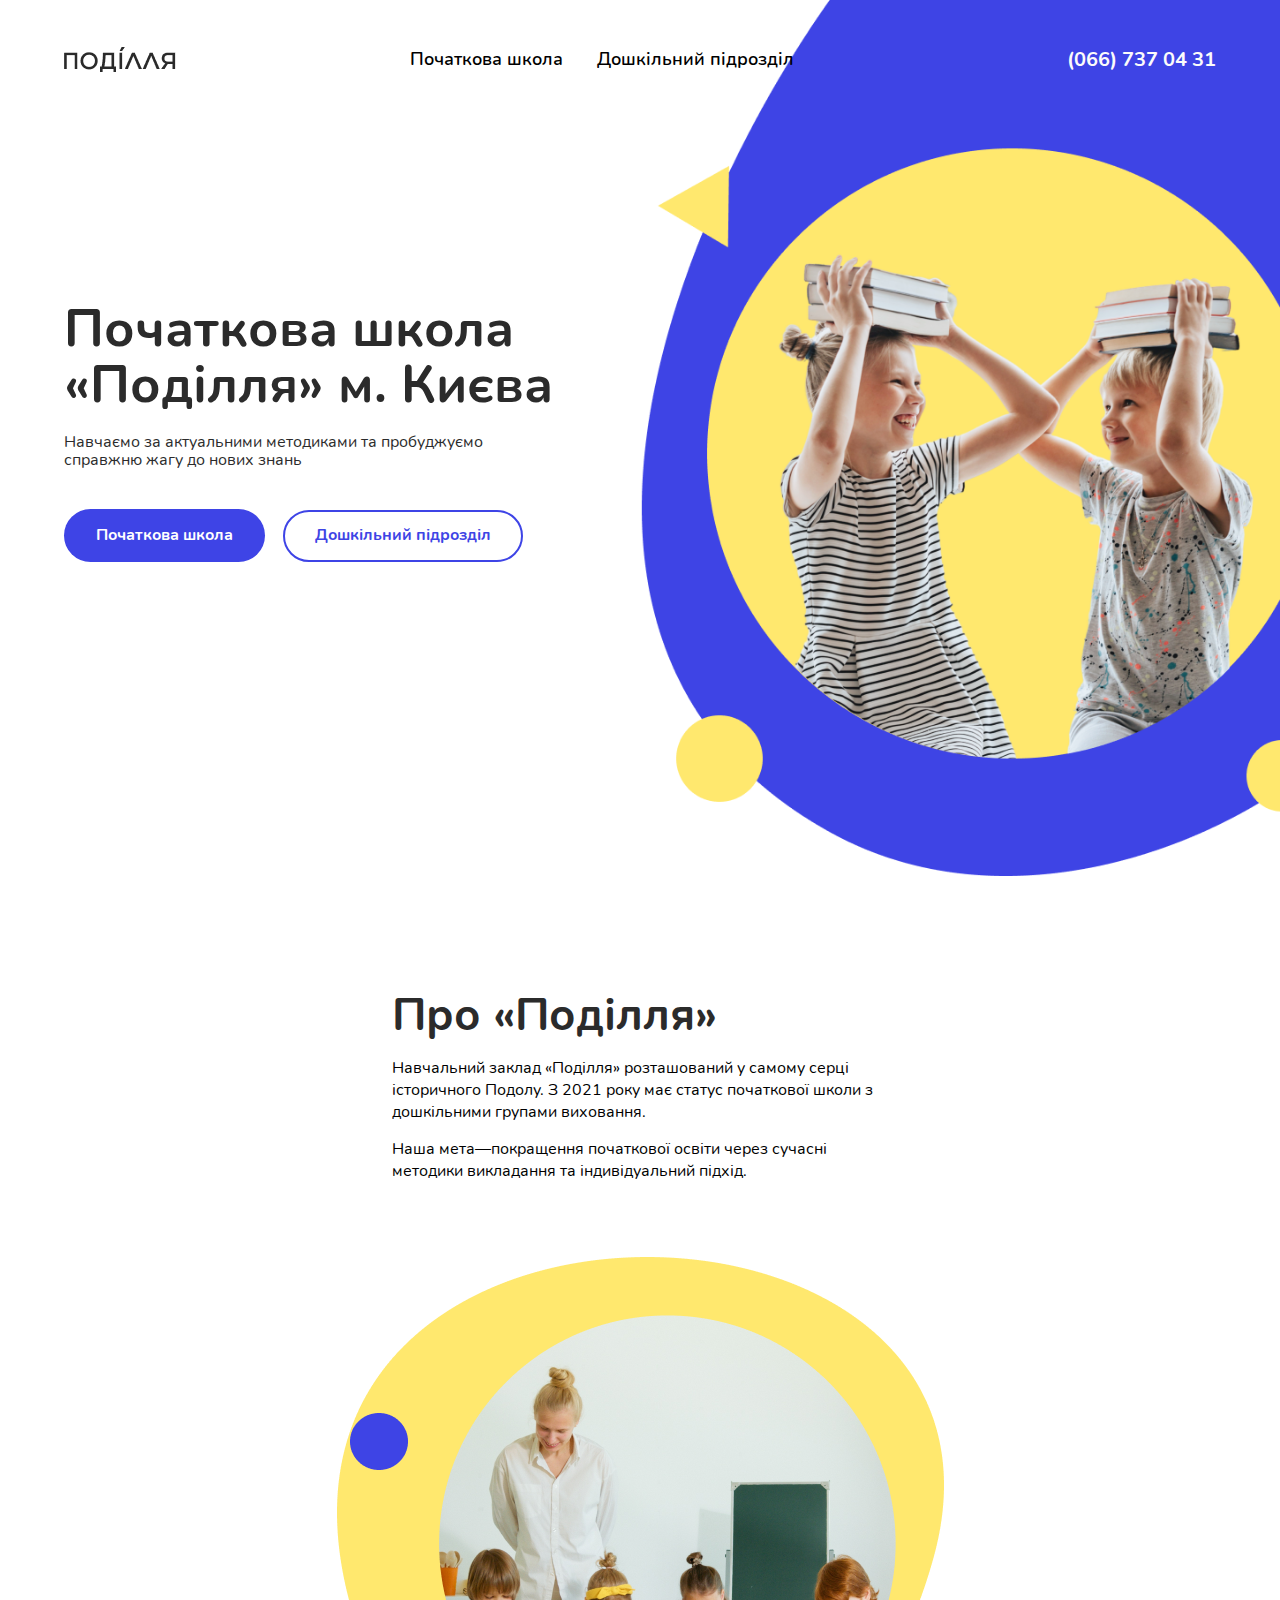
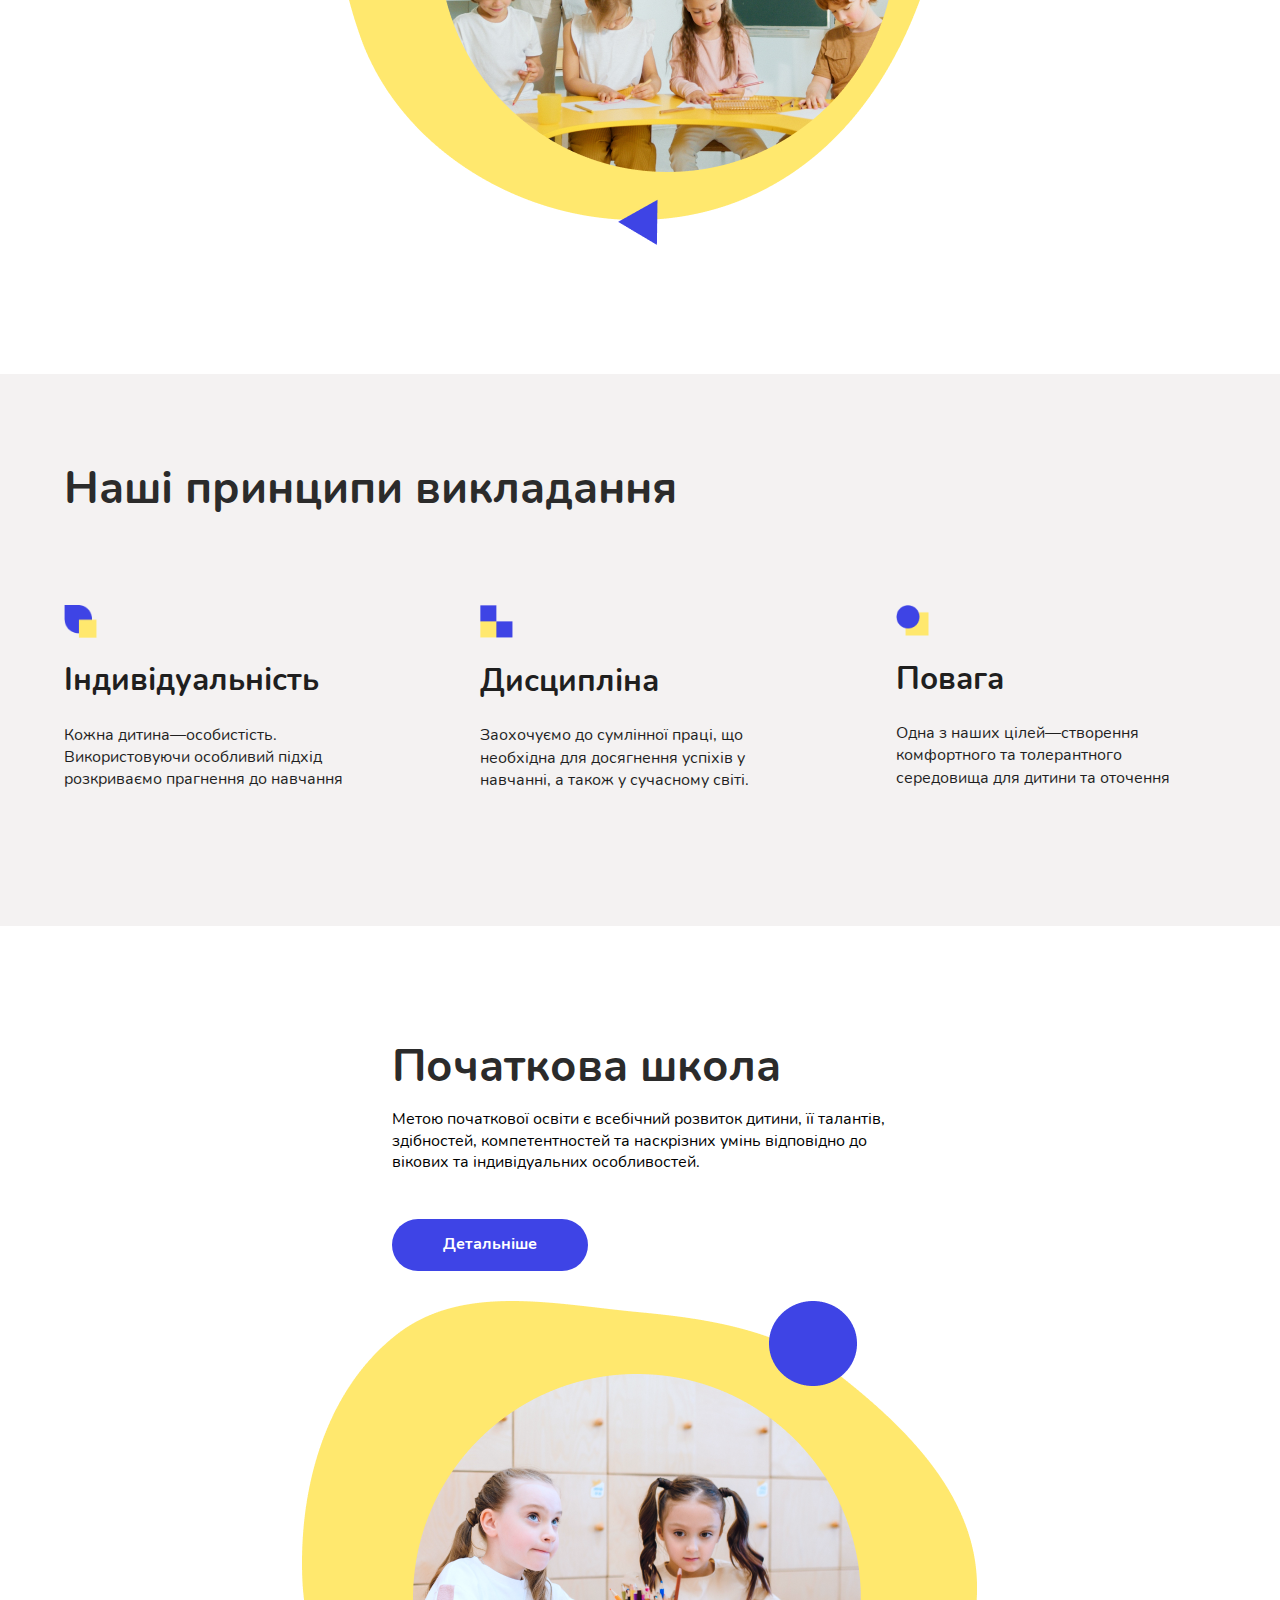
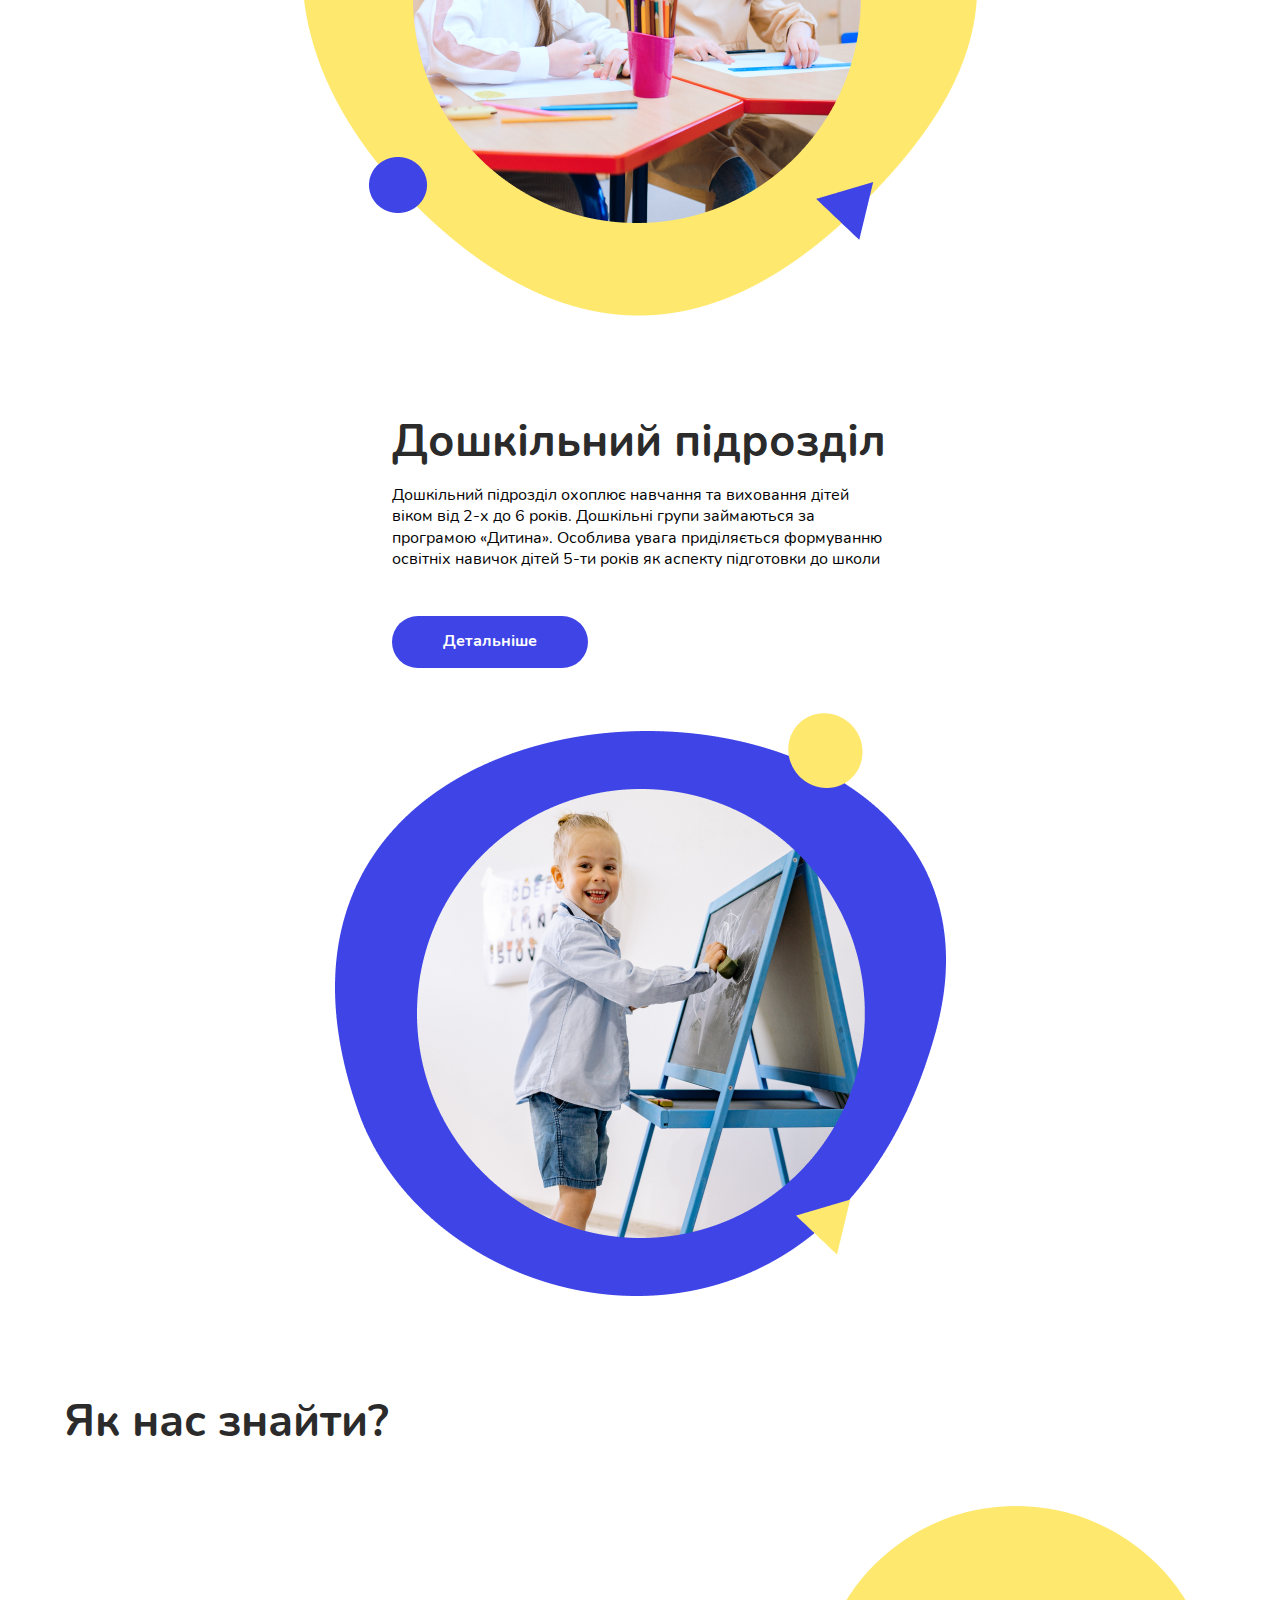
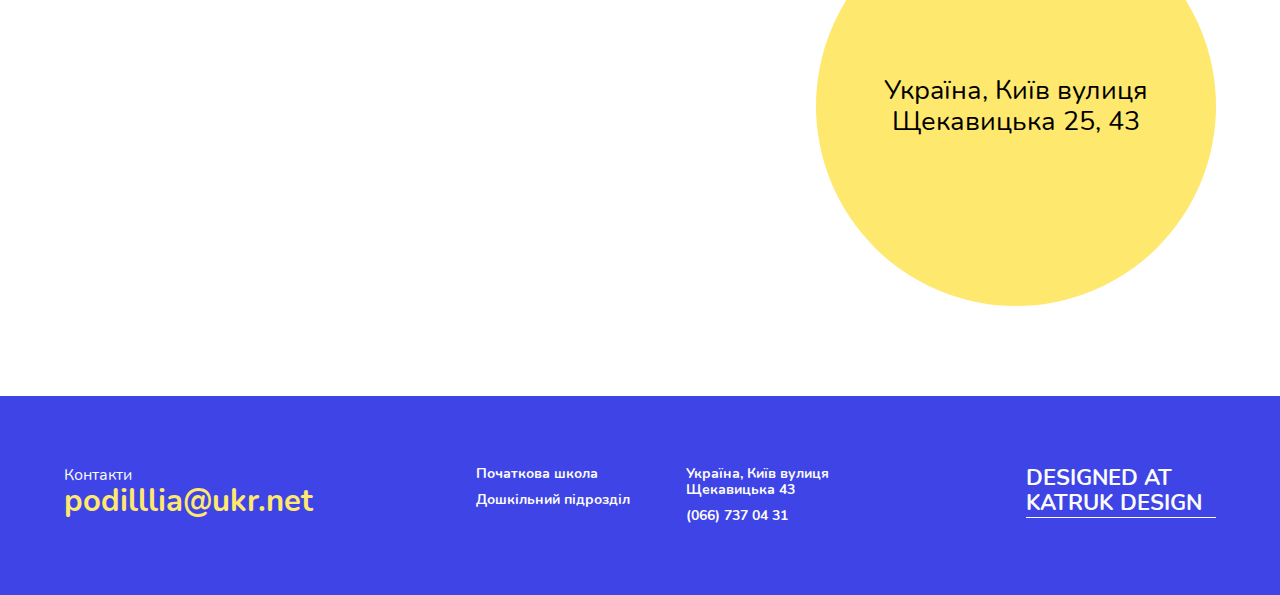
==== index.html @ 5f0b0b2a "2" ====
<!DOCTYPE html>
<html lang="en">
  <head>
    <meta charset="utf-8" />
    <title>School</title>
    <base href="/" />
    <meta name="viewport" content="width=device-width, initial-scale=1" />
    <link rel="icon" type="image/x-icon" href="favicon.ico" />
    <link rel="stylesheet" href="styles.css" />
  </head>
  <body>
    <app-root></app-root>
    <script src="runtime.js" defer></script>
    <script src="polyfills.js" defer></script>
    <script src="vendor.js" defer></script>
    <script src="main.js" defer></script>
  </body>
</html>
---- styles.css ----
@font-face {
  font-family: "Nunito";
  src: url('Nunito-SemiBold.woff2') format("woff2"), url('Nunito-SemiBold.woff') format("woff");
  font-weight: 600;
  font-style: normal;
  font-display: swap;
}
@font-face {
  font-family: "Nunito";
  src: url('Nunito-Regular.woff2') format("woff2"), url('Nunito-Regular.woff') format("woff");
  font-weight: normal;
  font-style: normal;
  font-display: swap;
}
@font-face {
  font-family: "Nunito";
  src: url('Nunito-Bold.woff2') format("woff2"), url('Nunito-Bold.woff') format("woff");
  font-weight: bold;
  font-style: normal;
  font-display: swap;
}
* {
  padding: 0;
  margin: 0;
  border: 0;
}
*,
*:before,
*:after {
  box-sizing: border-box;
}
:focus,
:active {
  outline: none;
}
a:focus,
a:active {
  outline: none;
}
nav,
footer,
header,
aside {
  display: block;
}
html,
body {
  height: 100%;
  font-size: 100%;
  line-height: 1;
  font-size: 16px;
  -ms-text-size-adjust: 100%;
  -moz-text-size-adjust: 100%;
  -webkit-text-size-adjust: 100%;
}
input,
button,
textarea {
  font-family: inherit;
}
input::-ms-clear {
  display: none;
}
button {
  cursor: pointer;
  outline: none;
  border: none;
}
button::-moz-focus-inner {
  -moz-appearance: none;
       appearance: none;
  padding: 0;
  border: 0;
}
a,
a:visited {
  text-decoration: none;
  color: inherit;
}
a:hover {
  text-decoration: none;
}
ul li {
  list-style: none;
}
img {
  vertical-align: top;
}
h1,
h2,
h3,
h4,
h5,
h6 {
  font-size: inherit;
  font-weight: inherit;
}
pre {
  font-style: inherit;
}
a {
  display: inline-block;
}
button {
  cursor: pointer;
}
html {
  font-family: "Nunito";
  font-weight: normal;
  font-style: normal;
  scroll-behavior: smooth;
  font-size: 1vw;
}
body {
  overflow-x: auto;
}
.btn-blue {
  font-weight: bold;
  font-size: max(12px, 1.25rem);
  line-height: 135%;
  background: #3e44e6;
  border-radius: 36px;
  text-align: center;
  min-width: 145px;
  color: white !important;
  transition: 0.3s;
}
.btn-blue:hover {
  color: #1f1f1f !important;
  background-color: #ffe86e;
}
.pd-large {
  padding: max(12px, 1.2rem) max(22px, 4rem);
}
.pd-small {
  padding: max(12px, 1.2rem) max(15px, 2.5rem);
}
.pd-small-hollow {
  padding: max(9.5px, 1.03rem) max(12.5px, 2.33rem);
}
.pd-large-hollow {
  padding: max(9.5px, 1.03rem) max(40px, 4rem);
}
.btn-hollow {
  font-weight: bold;
  font-size: max(12px, 1.25rem);
  line-height: 135%;
  border-radius: 36px;
  border: 2.5px solid #3e44e6;
  color: #3e44e5 !important;
  background-color: white;
  text-align: center;
  min-width: 145px;
  transition: 0.3s;
}
.btn-hollow:hover {
  color: white !important;
  background-color: #3e44e5;
}
.container {
  max-width: 1440px;
  margin: 0 auto;
  padding: 0 max(26px, 5rem);
  width: 100%;
}
#main {
  max-width: 638px;
  width: 60%;
  min-width: 320px;
  margin-top: 20%;
  position: relative;
  z-index: 2;
}
#main h1 {
  font-weight: bold;
  font-size: max(30px, 4.1rem);
  line-height: 105%;
  color: #2b2b2b;
  margin-bottom: 20px;
}
#main p {
  font-size: max(14px, 1.25rem);
  line-height: 115.5%;
  margin-bottom: 40px;
  color: #2b2b2b;
  max-width: 472px;
}
#main .links a:first-of-type {
  margin-right: max(6px, 1.4rem);
  margin-bottom: 20px;
}
section .title {
  font-weight: bold;
  font-size: max(24px, 3.5rem);
  line-height: 117%;
  color: #2b2b2b;
}
#principles {
  background: #f4f2f2;
  padding: max(60px, 7rem) 0;
  margin: max(80px, 9rem) 0;
  padding-bottom: max(80px, 10.5rem);
}
.quotes .title {
  margin-bottom: max(40px, 7rem);
  min-width: 329px;
}
.quotes .content {
  display: flex;
  flex-wrap: wrap;
  justify-content: space-between;
  row-gap: max(46px, 5.6rem);
  column-gap: 20px;
  color: #1f1f1f;
}
.quotes .content .quote {
  max-width: 320px;
}
.quotes .content .quote img {
  width: max(22px, 2.6rem);
}
.quotes .content .quote h3 {
  margin-top: max(20px, 2.1rem);
  margin-bottom: max(10px, 2.1rem);
  font-weight: bold;
  font-size: max(20px, 2.4rem);
  line-height: 105%;
}
.quotes .content .quote p {
  font-size: max(14px, 1.25rem);
  line-height: 139.5%;
}
#crew .crew {
  display: grid;
  grid-template-columns: repeat(auto-fill, max(151px, 20.8rem));
  column-gap: 20px;
  row-gap: max(40px, 4.2rem);
  margin-top: max(40px, 4.2rem);
  margin-bottom: max(80px, 9.7rem);
  justify-content: center;
}
#crew .crew .card img {
  max-width: 100%;
}
#crew .crew .card .name {
  font-weight: bold;
  font-size: max(14px, 1.66rem);
  margin-top: max(12px, 1rem);
  line-height: 115%;
  color: #1f1f1f;
}
#crew .crew .card .role {
  font-size: max(12px, 1.25rem);
  line-height: 139.5%;
  color: #1f1f1f;
  margin-top: 6px;
}
.black {
  color: #1f1f1f !important;
}
@media screen and (min-width: 1440px) {
  html {
    font-size: 14.4px;
  }
}
@media screen and (max-width: 824px) {
  #main {
    margin-top: 35%;
  }
}
@media screen and (max-width: 716px) {
  .nowrapQuotes .content {
    flex-wrap: nowrap;
    overflow: auto;
    column-gap: 50px;
  }
  .nowrapQuotes .content .quote {
    min-width: 310px;
  }
}

/*# sourceMappingURL=styles.css.map*/
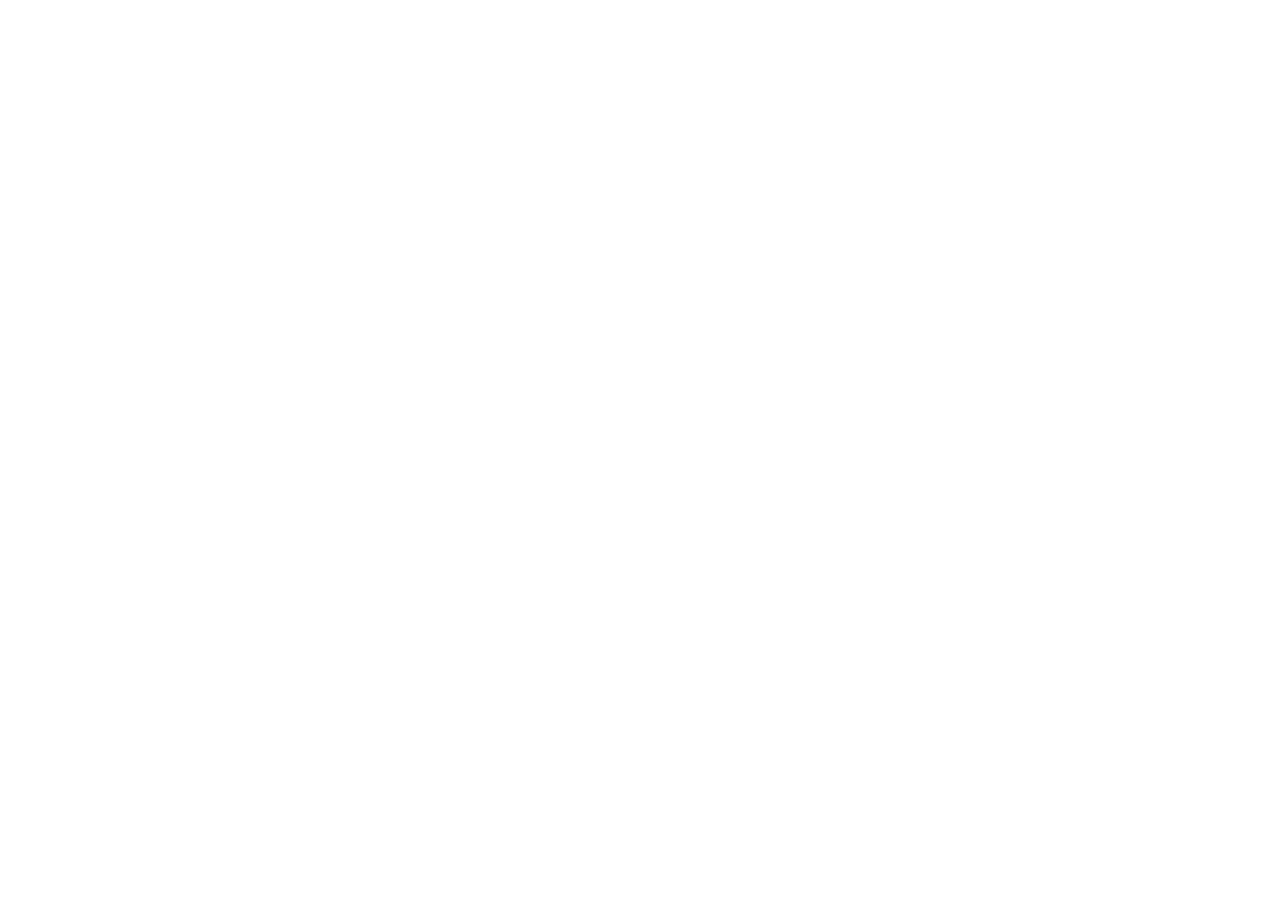
==== commit ce1657cc: "3" ====
--- a/index.html
+++ b/index.html
@@ -1,18 +1,18 @@
 <!DOCTYPE html>
 <html lang="en">
-  <head>
-    <meta charset="utf-8" />
-    <title>School</title>
-    <base href="/" />
-    <meta name="viewport" content="width=device-width, initial-scale=1" />
-    <link rel="icon" type="image/x-icon" href="favicon.ico" />
-    <link rel="stylesheet" href="styles.css" />
-  </head>
-  <body>
-    <app-root></app-root>
-    <script src="runtime.js" defer></script>
-    <script src="polyfills.js" defer></script>
-    <script src="vendor.js" defer></script>
-    <script src="main.js" defer></script>
-  </body>
+	<head>
+		<meta charset="utf-8" />
+		<title>School</title>
+		<base href="/podillya/" />
+		<meta name="viewport" content="width=device-width, initial-scale=1" />
+		<link rel="icon" type="image/x-icon" href="favicon.ico" />
+		<link rel="stylesheet" href="styles.css" />
+	</head>
+	<body>
+		<app-root></app-root>
+		<script src="runtime.js" defer></script>
+		<script src="polyfills.js" defer></script>
+		<script src="vendor.js" defer></script>
+		<script src="main.js" defer></script>
+	</body>
 </html>
